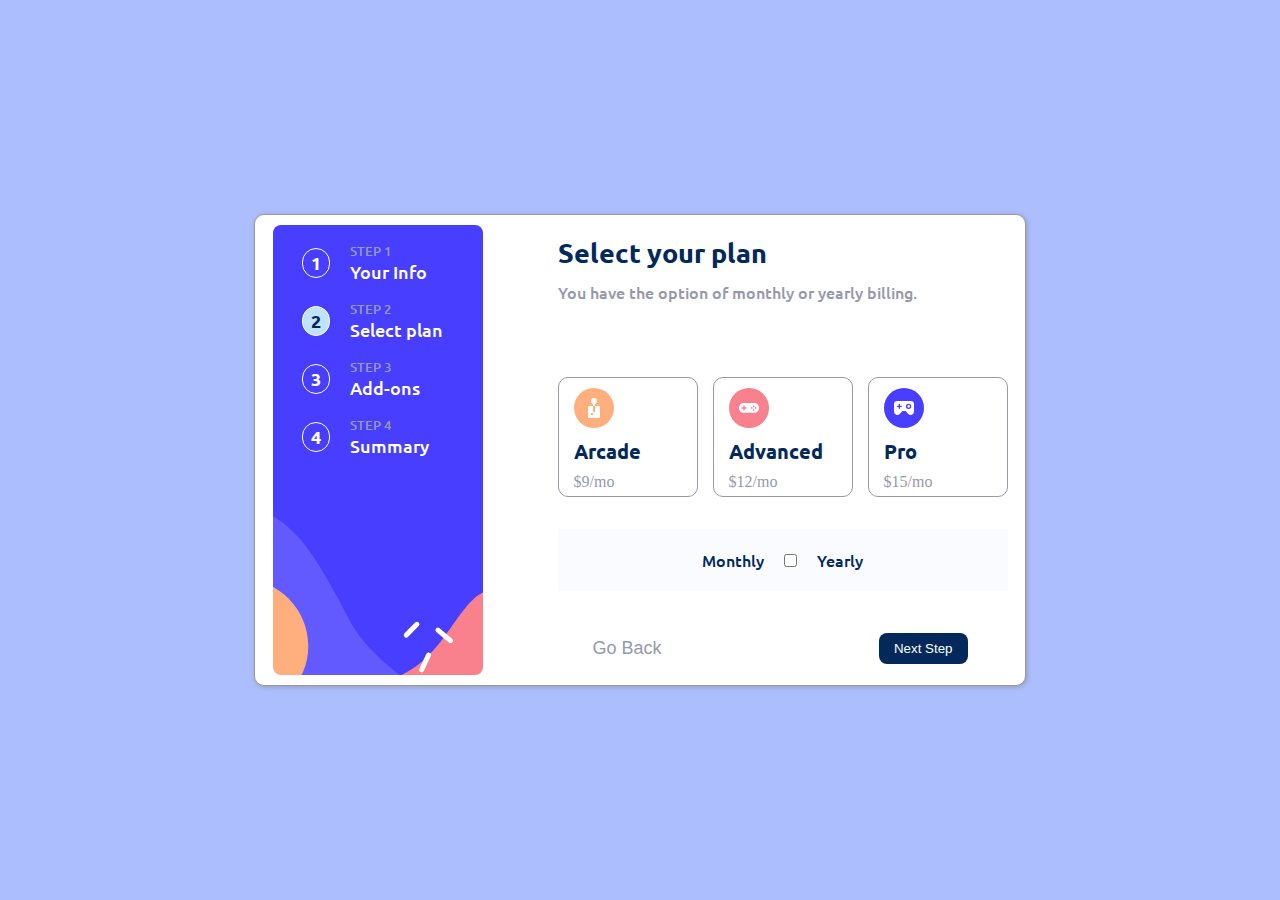
==== step2.html @ f2d0875f "i don tire for git" ====
<!DOCTYPE html>
<html lang="en">
<head>
    <meta charset="UTF-8">
    <meta name="viewport" content="width=device-width, initial-scale=1.0">
    <title>Step 2</title>
    <link rel="stylesheet" href="style.css">
</head>
<body>
    <main>
        <div class="container">
            <div class="sidebar">
                <ul>
                    <li>
                        <span>1</span>
                        <p>STEP 1<br><span>Your Info</span></p>
                    </li>
                    <li>
                        <span class="active2">2</span>
                        <p>STEP 2<br><span>Select plan</span></p>
                    </li>
                    <li>
                        <span>3</span>
                        <p>STEP 3<br><span>Add-ons</span></p>
                    </li>
                    <li>
                        <span>4</span>
                        <p>STEP 4<br><span>Summary</span></p>
                    </li>
                </ul>
            </div>
    <aside>
    <div class="stp step-2">
        <div class="header top-section">
          <h3 class="title">Select your plan</h3>
          <p class="des">You have the option of monthly or yearly billing.</p>
        </div>
        <div class="last-section page2middle">
          <div class="card">
          <div class="plan-card selected">
            <img src="../assets/images/icon-arcade.svg" alt="arcade" />
            <div class="plan-info chosen">
              <b>Arcade</b>
              <span class="plan-priced">$9/mo</span>
            </div>
          </div>
          <div class="plan-card">
            <img src="../assets/images/icon-advanced.svg" alt="arcade" />
            <div class="plan-info">
              <b>Advanced</b>
              <span class="plan-priced">$12/mo</span>
            </div>
          </div>
          <div class="plan-card">
            <img src="../assets/images/icon-pro.svg" alt="arcade" />
            <div class="plan-info">
              <b>Pro</b>
              <span class="plan-priced">$15/mo</span>
            </div>
          </div>
          </div>

        <div class="switcher">
          <p class="monthly sw-active">Monthly</p>
          <label class="switch">
            <div class="form-check form-switch">
              <input class="form-check-input" type="checkbox" role="switch" id="flexSwitchCheckDefault">
              <label class="form-check-label" for="flexSwitchCheckDefault"></label>
            </div>
            <span class="slider round"></span>
          </label>
          <p class="yearly">Yearly</p>
        </div>
        
      </div>
      
        <div class="btns btn">
            <a href="./index.html"><button class="prev-stp" type="button">Go Back</button></a>
          <a href="./step3.html"><button class="next-stp" type="submit">Next Step</button></a>
        </div>
      </div>
    </aside>
    </main>
</html>
---- style.css ----
@import url("https://fonts.googleapis.com/css2?family=Ubuntu:wght@400;500;700&display=swap");

:root {
  --Marineblue: hsl(213, 96%, 18%);
  --Purplishblue: hsl(243, 100%, 62%);
  --Pastelblue: hsl(228, 100%, 84%);
  --Lightblue: hsl(206, 94%, 87%);
  --Strawberryred: hsl(354, 84%, 57%);
  --Coolgray: hsl(231, 11%, 63%);
  --Lightgray: hsl(229, 24%, 87%);
  --Magnolia: hsl(217, 100%, 97%);
  --Alabaster: hsl(231, 100%, 99%);
  --White: hsl(0, 0%, 100%);
  --para: 1rem;
  --family: "Ubuntu", "Sans-Serif";
  --fw-semi: 400;
  --fw-bold: 500;
  --fw-xbold: 700;
}

*,h3,p,a{
margin: 0;
padding: 0;
list-style: none;
text-decoration: none;
}
body{
    background-color: var(--Pastelblue);
}
body,ul{
box-sizing: border-box;
margin: 0;
padding: 0;
font-family: var(--family);
}
main{
width: 100%;
display: flex;
justify-content: center;
align-items: center;
height: 100vh;
background-color: var(--Pastelblue);
}
.container{
border: 1px solid var(--Coolgray);
background-color: var(--White);
width: 750px;
height: 450px;
padding: 10px;
justify-content: center;
align-items: center;
display: flex;
gap: 10%;
border-radius: 10px;
box-shadow: 1px 1px 5px var(--Coolgray);
}
/* Sidebar start */
.sidebar{
width: 28%;
height: 100%;
display: flex;
justify-content: center;
background-image: url(../assets/images/bg-sidebar-desktop.svg);
background-position: center;
border-radius: 8px;
}
.header{
    line-height: 100px;
}
ul{
   
    max-height: 250px;
    display: flex;
    flex-direction: column;
    justify-content: space-evenly;
    align-items: center;
    list-style: none;
    width: 80%;
    text-align: left;
}
li{
    
    height: 40px;
    display: flex;
    gap: 20px;
    align-items: center;
    width: 90%;
    font-size: 13px;
    font-weight: var(--bold);
    color: var(--Coolgray);
}
li > span{
    border: 1px solid var(--White);
    padding: 2px 8px;
    border-radius: 15px;   
    font-weight: 700;
}
li span{
    color: var(--White);
    font-size: 18px;
}
li p{
    font-weight: 500;
}
.active2,.active1{
    background-color: var(--Lightblue);
    color: var(--Marineblue);
}

/* Sidebar End */

/* Side content start */
aside{
    width: 60%;
    height: 100%;
    display: flex;
    flex-direction: column;
    justify-content: space-between;
}
section{
    
    height: 80%;
    display: flex;
    flex-direction: column;
    justify-content: space-between;
    background-color: var(--White);
    
}
.top-section{
    display: flex;
    flex-direction: column;
    justify-content: space-evenly;
    height: 20%;
    
}
   .top-section h3{
        font-size: 27px;
        color: var(--Marineblue);
    }
    .top-section p{
        color: var(--Coolgray);
    }
.last-section{
    height: 80%;
}
.btn{
    height: 15%;
}
a{
    color: white;
}
.prev-stp a{
    color: var(--Coolgray);
}
    /* Step 1 start */

.step-1{
  display: flex;
  height: 100%;
  flex-direction: column;
  justify-content: space-evenly;
}
.title, .des{
    color: var(--Marineblue);
    line-height: 35px;
}
.des{
    font-weight: 500;
    line-height: normal;
}
.step-1 form {
    display: flex;
    flex-direction: column;
    flex: 1;
    justify-content: space-evenly;
    
  }
  .label {
    color: var(--Marineblue);
    display: flex;
    align-items: center;
    justify-content: space-between;
    font-size: var(--para);
  }
  .step-1 form input {
      padding: 16px;
      color: var(--Marineblue);
      font-weight: 500;
      font-size: 16px;
      border-radius: 8px;
      border: 1px solid var(--Coolgray);
      width: 91%;
      cursor: pointer;
  }
  .step-1 form input:focus {
    outline-color: var(--Marineblue);
  }
  form input::placeholder {
    font-size: var(--para);
    font-family: inherit;
    
  }
  form .error {
    display: none;
    color: var(--Strawberryred);
    font-size: 13px;
    font-weight: 700;
    padding-right: 5px;
  }
  .btn{
    height: 12%;
    display: flex;
    justify-content: end;
    align-items: center;
    padding-right: 40px;
    cursor: pointer;
  }
  .next-stp, .prev-stp{
    border: none;
    padding: 8px 15px;
    border-radius: 8px;
    color: var(--White);
    background-color: var(--Marineblue);
    cursor: pointer;
  }

/* Step 1 Ends */


/* Step 2  start*/
.step-2{
display: flex;
flex-direction: column;
flex: 1;
justify-content: center;
height: auto;
}

.page2middle{
    display: flex;
    flex-direction: column;
    justify-content: center;
    width: 100%;
    height: 70%;
}
    .card{
        display: grid;
        grid-template-columns: 1fr 1fr 1fr;
        align-items: center;
        height: 60%;
        gap: 15px;
    }
    .plan-card{
        border: 1px solid;
        height: auto;
        display: flex;
        flex-direction: column;
        justify-content: space-evenly;
        padding-left: 15px;
        border: 1px solid var(--Coolgray);
        border-radius: 10px;
    }
    img{
        width: 40px;
        height: 60px;
    }
    .plan-info{
        height: 50%;
        display: flex;
        flex-direction: column;
        justify-content: end;
        color: var(--Marineblue);
        gap: 8px;
        padding-bottom: 5px;
        font-size: 20px;
    }
        .plan-info span{
            color: var(--Coolgray);
            font-family: 'Hanken Grotesk';
            font-size: var(--para);
        }
    .switcher{
        display: flex;
        justify-content: center;
        align-items: center;
        height: 20%;
        width: 100%;
        gap: 20px;
        background-color: var(--Alabaster);
    }
    .switcher p{
        color: var(--Marineblue);
        font-weight: 500;
    }
    .bxs-toggle-left{
        font-size: 50px;
    }

    .btns{
        display: flex;
        justify-content: space-between;
        padding-left: 20px;
    }
    .btns .prev-stp{
        color: var(--Coolgray);
        background-color: transparent;
        font-size: 18px;

    }
/* Step 3 */
.step-3{
display: none;
flex-direction: column;

}

/* Step 4 */
.step-4{
display: none;
}

/* Step 5 */
.step-5{
display: none;
}


/* Side content End */

 /* Media Query for Mobile Devices */
@media (max-width: 480px) {
body {

}
main{
    width: 100%;
    height: 100vh;
    align-items: normal;
}
.container{
    background-color: var(--Pastelblue);
    flex-direction: column;
    width: 100%;
    padding: 0;
    justify-content: flex-start;
    height: 690px;
    border: none;
}
.sidebar{
    top: 0;
    width: 100%;
    display: flex;
    flex-direction: row;
    height: 200px;
    position: relative;
    background-image: url(../assets/images/bg-sidebar-mobile.svg);
    background-size: cover;
    background-repeat: no-repeat;

}

.header{
    padding-left: 20px;
    padding-top: 10px;
}
ul{
    flex-direction: row;
    width: 60%;
    height: 60%;
}
li > span{
    padding: 10px 15px;
    border-radius: 50%;
}
li{
    align-items: center;
    justify-content: center;
}
li p{
    display: none;
}
.title, .des{
    line-height: 30px;
    font-size: 30px;
}
.des{
    font-size: 20px;
}
aside{
    position: absolute;
    width: 90%;
    height: 550px;
    top: 120px;
    background-color: var(--White);
    border-radius: 20px;
}
.stp{
    padding-left: 16px;
    padding-right: 10px;
    box-shadow: 1px 1px 5px var(--Coolgray);
    border-radius: 20px;
}
main{
    position: relative;
    width: 100%;
}
.btns{
    position: absolute;
    top: 107%;
    width: 90%;
}
.next-stp, .prev-stp{
    border: none;
    padding: 13px 18px;

}
/* Step 2 Media Quary */

.step-2{
    height: 60px;
    justify-content: space-evenly;
    gap: 1px;

}

.plan-card{
    display: flex;
    flex-direction: row;
    width: 85%;
    align-items: center;
    justify-content: flex-start;
    gap: 30px;
    height: 200px;
    padding: 10px 6px;
}
.card{
    display: flex;
    flex-direction: column;
    justify-content: space-evenly;
}
.plan-info{
    height: auto;
    display: flex;
    flex-direction: column;
    align-items: start;
    justify-content: center;
    gap: 0;
    font-size: 20px;
    }
    img{
        width: 70px;
        height: auto;
    }
    .switcher span{
        font-size: 40px;
        margin-top: 20px;
    }
    .switcher{
        height: 15%;
        margin-top: 30px;
    }
    
    .page2middle{
        height: 70%;
    }
    .last-section{
        gap: 5%;
    }
    .btns{
        
    }
}


/* Media Query for low resolution  Tablets, Ipads */
@media (min-width: 481px) and (max-width: 767px) {
body {
    background-color: yellow;
}
.container{
    width: 550px;
    justify-content: space-between;
    gap: 10px;
}
.sidebar{
    width: 40%;
}
.step-1 form input {
    width: 85%;
}

}

/* Media Query for Tablets Ipads portrait mode */
@media (min-width: 768px) and (max-width: 1024px){
body {
    background-color: white;
}
}

/* Media Query for Laptops and Desktops */
@media (min-width: 1025px) and (max-width: 1280px){
body {
    background-color: green;
}
}

/* Media Query for Large screens */
@media (min-width: 1281px) {
body {
    background-color: white;
}
}
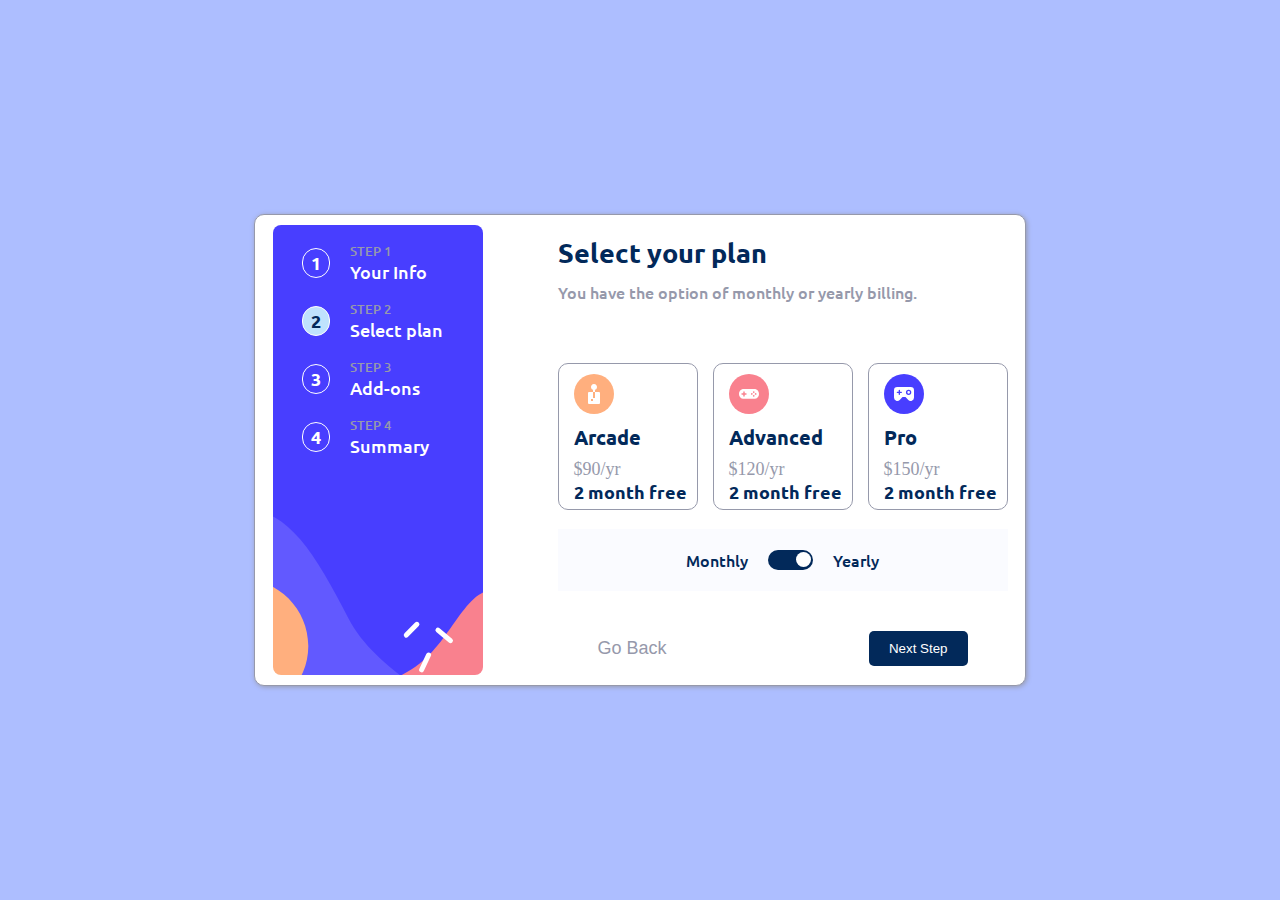
==== commit 0152cdb5: "Add some js to the 3 and last page" ====
--- a/step2.html
+++ b/step2.html
@@ -41,44 +41,51 @@
             <img src="../assets/images/icon-arcade.svg" alt="arcade" />
             <div class="plan-info chosen">
               <b>Arcade</b>
-              <span class="plan-priced">$9/mo</span>
+              <div class="plan-text">
+                <span class="plan-priced" id="arcPrice">$9/mo</span>
+                <span class="plan-priced-free" id="arcade"></span>
+              </div>
             </div>
           </div>
           <div class="plan-card">
             <img src="../assets/images/icon-advanced.svg" alt="arcade" />
             <div class="plan-info">
               <b>Advanced</b>
-              <span class="plan-priced">$12/mo</span>
+              <div class="plan-text">
+                <span class="plan-priced" id="advPrice">$9/mo</span>
+                <span class="plan-priced-free" id="advanced"></span>
+              </div>
             </div>
           </div>
           <div class="plan-card">
             <img src="../assets/images/icon-pro.svg" alt="arcade" />
             <div class="plan-info">
               <b>Pro</b>
-              <span class="plan-priced">$15/mo</span>
+              <div class="plan-text">
+                <span class="plan-priced" id="proPrice">$15/mo</span>
+                <span class="plan-priced-free" id="pro"></span>
+              </div>
             </div>
           </div>
           </div>
 
         <div class="switcher">
           <p class="monthly sw-active">Monthly</p>
-          <label class="switch">
-            <div class="form-check form-switch">
-              <input class="form-check-input" type="checkbox" role="switch" id="flexSwitchCheckDefault">
-              <label class="form-check-label" for="flexSwitchCheckDefault"></label>
-            </div>
-            <span class="slider round"></span>
-          </label>
+          <div class="toggle-switch">
+            <input type="checkbox" id="toggle" class="toggle-checkbox" checked>
+            <label for="toggle" class="toggle-label"></label>
+          </div>
           <p class="yearly">Yearly</p>
         </div>
         
       </div>
-      
         <div class="btns btn">
-            <a href="./index.html"><button class="prev-stp" type="button">Go Back</button></a>
+            <a href="./index.html"><button class="prev-stp" type="button" id="go-back">Go Back</button></a>
           <a href="./step3.html"><button class="next-stp" type="submit">Next Step</button></a>
         </div>
       </div>
     </aside>
     </main>
+    <script src="./JavaScript/index2.js"></script>
+</body>
 </html>--- a/style.css
+++ b/style.css
@@ -171,7 +171,6 @@
 .step-1 form {
     display: flex;
     flex-direction: column;
-    flex: 1;
     justify-content: space-evenly;
     
   }
@@ -193,15 +192,17 @@
       cursor: pointer;
   }
   .step-1 form input:focus {
-    outline-color: var(--Marineblue);
-  }
+    outline-width: thin;
+  }
+  /* .step-1 form input :invalid {
+    outline-color: var(--Strawberryred);
+  } */
   form input::placeholder {
     font-size: var(--para);
     font-family: inherit;
-    
+ 
   }
   form .error {
-    display: none;
     color: var(--Strawberryred);
     font-size: 13px;
     font-weight: 700;
@@ -217,8 +218,8 @@
   }
   .next-stp, .prev-stp{
     border: none;
-    padding: 8px 15px;
-    border-radius: 8px;
+    padding: 10px 20px;
+    border-radius: 5px;
     color: var(--White);
     background-color: var(--Marineblue);
     cursor: pointer;
@@ -259,6 +260,10 @@
         padding-left: 15px;
         border: 1px solid var(--Coolgray);
         border-radius: 10px;
+        cursor: pointer;
+    }
+    .plan-card:hover{
+        border: 2px solid var(--Marineblue);
     }
     img{
         width: 40px;
@@ -274,10 +279,23 @@
         padding-bottom: 5px;
         font-size: 20px;
     }
-        .plan-info span{
+    .plan-text{
+        display: flex;
+        flex-direction: column;
+    }
+
+
+    #arcade, #advanced, #pro, .plan-priced-free{
+        font-family: var(--family);
+        color: var(--Marineblue);
+        font-size: 18px;
+        font-weight: 700;
+    }
+        .plan-info span,#arcPrice{
             color: var(--Coolgray);
             font-family: 'Hanken Grotesk';
-            font-size: var(--para);
+            font-size: 18px;
+            font-weight: 500;
         }
     .switcher{
         display: flex;
@@ -292,9 +310,50 @@
         color: var(--Marineblue);
         font-weight: 500;
     }
-    .bxs-toggle-left{
-        font-size: 50px;
-    }
+
+    .toggle-switch {
+        position: relative;
+        display: inline-block;
+        width: 45px;
+        height: 20px;
+      }
+      
+      .toggle-checkbox {
+        display: none;
+      }
+      
+      .toggle-label {
+        position: absolute;
+        top: 0;
+        left: 0;
+        right: 0;
+        bottom: 0;
+        background-color: var(--Marineblue);
+        border-radius: 34px;
+        cursor: pointer;
+        transition: background-color 0.3s;
+      }
+      
+      .toggle-label:before {
+        content: "";
+        position: absolute;
+        top: 2px;
+        left: 2px;
+        width: 15px;
+        height: 15px;
+        background-color: var(--White);
+        border-radius: 50%;
+        transition: transform 0.3s;
+      }
+      
+      .toggle-checkbox:checked + .toggle-label {
+        background-color: var(--Marineblue);
+      }
+      
+      .toggle-checkbox:checked + .toggle-label:before {
+        transform: translateX(26px);
+      }
+      
 
     .btns{
         display: flex;
@@ -305,7 +364,6 @@
         color: var(--Coolgray);
         background-color: transparent;
         font-size: 18px;
-
     }
 /* Step 3 */
 .step-3{
@@ -330,12 +388,13 @@
  /* Media Query for Mobile Devices */
 @media (max-width: 480px) {
 body {
-
+background-color: var(--White);
 }
 main{
     width: 100%;
     height: 100vh;
     align-items: normal;
+    background-color: var(--White);
 }
 .container{
     background-color: var(--Pastelblue);
@@ -343,7 +402,7 @@
     width: 100%;
     padding: 0;
     justify-content: flex-start;
-    height: 690px;
+    /* height: 690px; */
     border: none;
 }
 .sidebar{
@@ -380,7 +439,7 @@
     display: none;
 }
 .title, .des{
-    line-height: 30px;
+    line-height: 25px;
     font-size: 30px;
 }
 .des{
@@ -406,7 +465,7 @@
 }
 .btns{
     position: absolute;
-    top: 107%;
+    top: 85%;
     width: 90%;
 }
 .next-stp, .prev-stp{
@@ -414,12 +473,24 @@
     padding: 13px 18px;
 
 }
+.step-1 form {
+    display: flex;
+    flex-direction: column;
+    justify-content: space-evenly;
+    
+  }
+  .step-1{
+    display: flex;
+    height: 80%;
+    flex-direction: column;
+    justify-content: space-evenly;
+  }
 /* Step 2 Media Quary */
 
 .step-2{
     height: 60px;
     justify-content: space-evenly;
-    gap: 1px;
+    gap: 40px;
 
 }
 
@@ -437,14 +508,17 @@
     display: flex;
     flex-direction: column;
     justify-content: space-evenly;
-}
+    margin-bottom: 10px;
+    
+}
+
 .plan-info{
     height: auto;
     display: flex;
     flex-direction: column;
     align-items: start;
     justify-content: center;
-    gap: 0;
+    gap: 10px;
     font-size: 20px;
     }
     img{
@@ -466,17 +540,17 @@
     .last-section{
         gap: 5%;
     }
-    .btns{
+    /* .btns{
         
-    }
+    } */
 }
 
 
 /* Media Query for low resolution  Tablets, Ipads */
 @media (min-width: 481px) and (max-width: 767px) {
-body {
+/* body {
     background-color: yellow;
-}
+} */
 .container{
     width: 550px;
     justify-content: space-between;
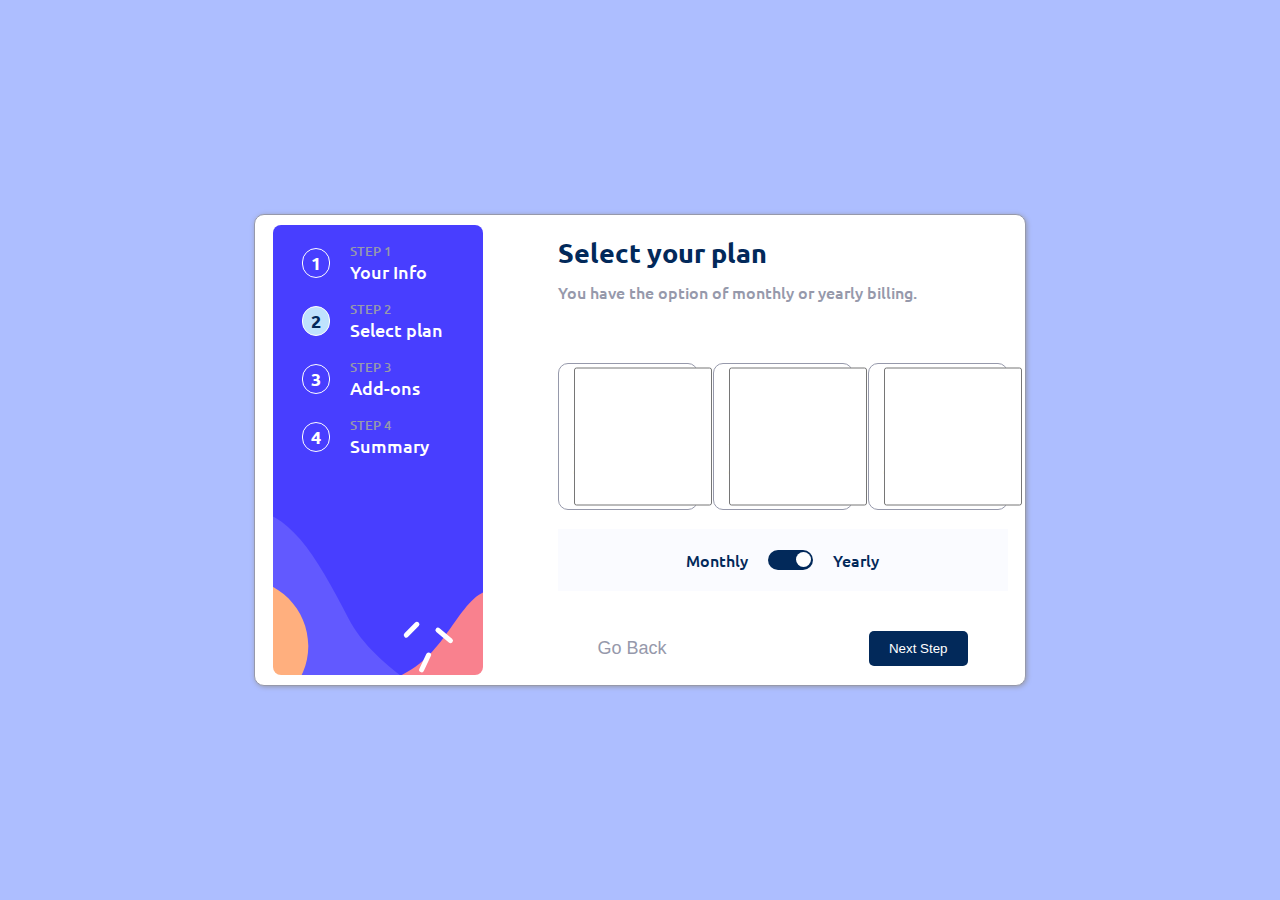
==== commit 42e617dc: "need to fixed my mobile version and some typo inside the last page" ====
--- a/step2.html
+++ b/step2.html
@@ -37,7 +37,8 @@
         </div>
         <div class="last-section page2middle">
           <div class="card">
-          <div class="plan-card selected">
+            <div class="plan-card selected" id="arcade-card">
+            <input type="checkbox" id="check" class="arcade-plan">
             <img src="../assets/images/icon-arcade.svg" alt="arcade" />
             <div class="plan-info chosen">
               <b>Arcade</b>
@@ -47,7 +48,8 @@
               </div>
             </div>
           </div>
-          <div class="plan-card">
+          <div class="plan-card" id="advance-card">
+            <input type="checkbox" id="check" class="advance-plan">
             <img src="../assets/images/icon-advanced.svg" alt="arcade" />
             <div class="plan-info">
               <b>Advanced</b>
@@ -57,7 +59,8 @@
               </div>
             </div>
           </div>
-          <div class="plan-card">
+          <div class="plan-card" id="pro-card">
+            <input type="checkbox" id="check" class="pro-plan">
             <img src="../assets/images/icon-pro.svg" alt="arcade" />
             <div class="plan-info">
               <b>Pro</b>
--- a/style.css
+++ b/style.css
@@ -260,6 +260,15 @@
         padding-left: 15px;
         border: 1px solid var(--Coolgray);
         border-radius: 10px;
+        cursor: pointer;
+        position: relative;
+    }
+    .plan-card #check {
+        position: absolute;
+        top: 0%;
+        width: 100%;
+        height: 100%;
+        opacity: 1;
         cursor: pointer;
     }
     .plan-card:hover{
@@ -387,14 +396,17 @@
 
  /* Media Query for Mobile Devices */
 @media (max-width: 480px) {
-body {
+body{
 background-color: var(--White);
+background-color: red;
+
 }
 main{
     width: 100%;
     height: 100vh;
     align-items: normal;
     background-color: var(--White);
+    background-color: green;
 }
 .container{
     background-color: var(--Pastelblue);
@@ -402,7 +414,7 @@
     width: 100%;
     padding: 0;
     justify-content: flex-start;
-    /* height: 690px; */
+    height: 690px;
     border: none;
 }
 .sidebar{
@@ -465,8 +477,8 @@
 }
 .btns{
     position: absolute;
-    top: 85%;
-    width: 90%;
+    top: 100%;
+    /* width: 70%; */
 }
 .next-stp, .prev-stp{
     border: none;
@@ -539,12 +551,12 @@
     }
     .last-section{
         gap: 5%;
-    }
+    } 
     /* .btns{
         
     } */
 }
-
+ 
 
 /* Media Query for low resolution  Tablets, Ipads */
 @media (min-width: 481px) and (max-width: 767px) {
